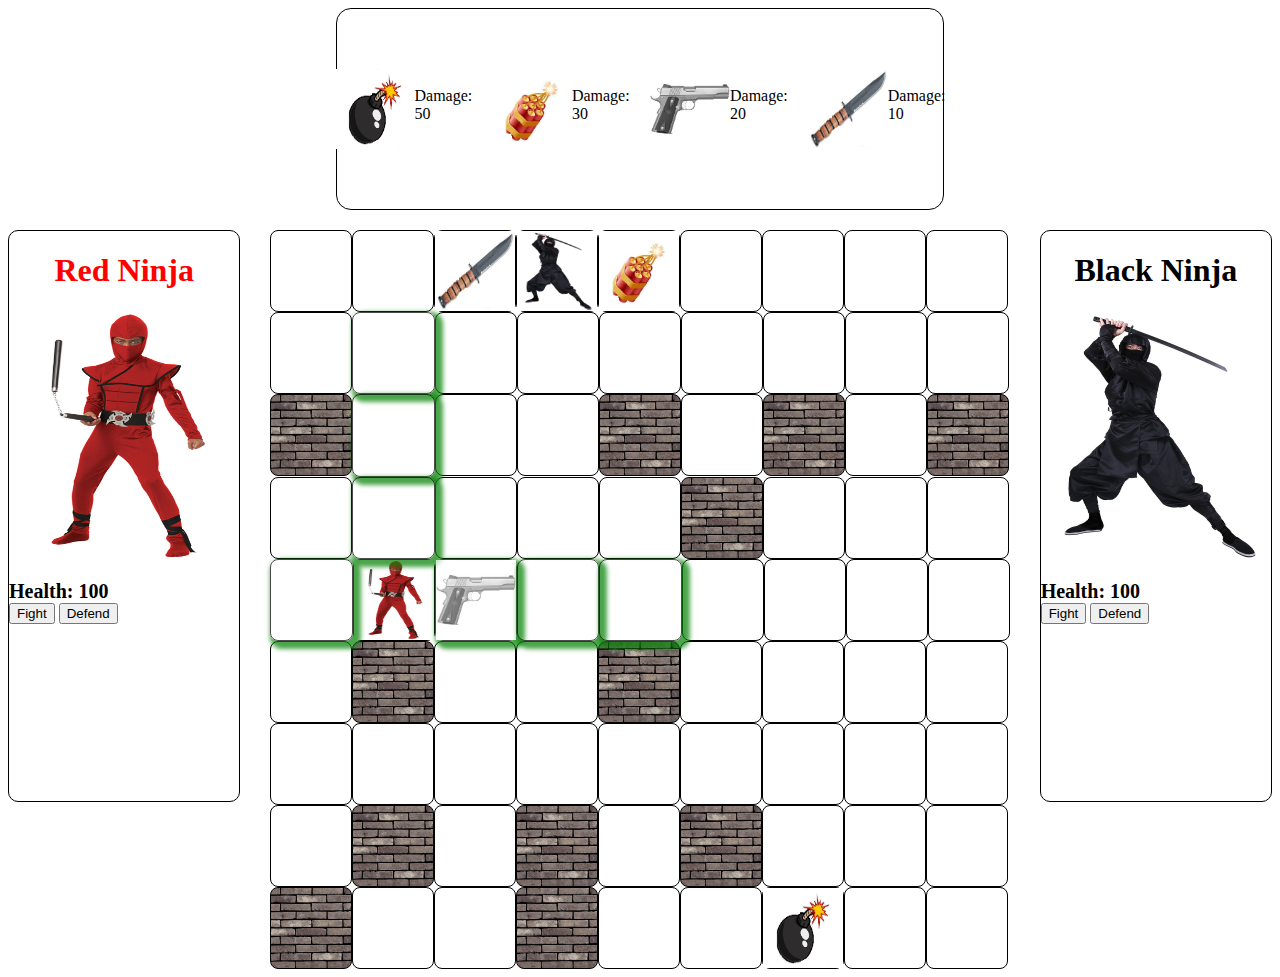
==== index.html @ 85717443 "implemented fight mode" ====
<!DOCTYPE html>
<html>
    <head>
        <link rel="stylesheet" href="https://use.fontawesome.com/releases/v5.7.0/css/all.css"
         integrity="sha384-lZN37f5QGtY3VHgisS14W3ExzMWZxybE1SJSEsQp9S+oqd12jhcu+A56Ebc1zFSJ" crossorigin="anonymous">
        <link href="css/styles.css" type="text/css" rel="stylesheet">
        <meta charset="utf-8">
        <title>
           JavaScript Board Game
        </title>
    </head>
    <body>
        <div class="weapon-wrap">
            <div class="weapons">
                <div class="weaponize"><img src="images/bomb.png"><br>Damage: 50 </div>
                <div class="weaponize"><img src="images/dynamite.jpeg"><br>Damage: 30</div>
                <div class="weaponize"><img src="images/gun.jpeg"><br>Damage: 20</div>
                <div class="weaponize"><img src="images/knife.jpeg"><br>Damage: 10</div>

            </div>

        </div>

        <div id="wrapper">
        <div class="redMan">
            <h1 style="text-align: center; color: red; font-weight: bold;">Red Ninja</h1><img src="images/player1.jpeg" class="redNinja">
            <div style="margin-top: 15px; font-size: 20px; font-weight: bold;">Health: <span id="health-score-1"> </span></div>
            <button id="attack1" class="attack  button">Fight</button>
            <button id="defend1" class="defend button">Defend</button>
        </div>

            <div class="boxDiv">
                <div id="boxParent"></div> 
            </div>
        
        <div class="blackMan">
            <h1 style="text-align: center; color:black; font-weight: bold;">Black Ninja</h1><img src="images/player2.jpeg" class="blackNinja">
            <div style="margin-top: 15px; font-size: 20px; font-weight: bold;">Health: <span id="health-score-2"></span> </div>
            <button id="attack2" class="attack button">Fight</button>
            <button id="defend2" class="defend button">Defend</button>
        </div>

        </div>    
        
    
   
       
        <script src="jquery-3.4.1.min.js"></script>
        <script src="board.js"></script>
        <script src="player.js"></script>
        <script src="square.js"></script>
        <script src="weapon.js"></script>
        <script src="app.js"></script>
        
        <script>
            let app = new App();
            // console.log(app.board.model);
        </script>

        
    </body>
</html>
---- css/styles.css ----
#wrapper{
	/* margin: 0 auto; */
	width: 100%;
	/* border: 5px solid red; */
	display: flex;
	justify-content: center;
	/* padding: 50px; */
	margin: 0 auto;
}
.redMan, .blackMan{
	height: 570px;
	width: 50%;
	border: 1px solid black;
	border-radius: 10px 10px 10px 10px;
}
.redMan img, .blackMan img{
	height: 250px!important;
	width: 100%!important;
	/* display: block; */
}

.box {
	border: black 1px solid;
	border-radius:8px 8px 8px 8px;
	width: 80px;
	height: 80px;
	display: flex;
	justify-content:center;

	flex-wrap: wrap;
	/* flex-direction: row; */
	/* justify-content:space-evenly; */
	margin-top: 0;
	cursor: pointer;
	/* flex-wrap: wrap; */
	/* float: left; */
	/* clear: left; */
	/* margin-right: 40px; */
	/* display:inlineblock; */
	/* margin-left:200px; */
	/* margin-bottom: 0; */
}

.weapon-wrap{
	display: flex;
	justify-content:center;
	margin: 0 auto;
	border: 1px solid black;
	border-radius: 15px;
	padding: 50px;
	width: 40%;
	margin-bottom: 20px;
}
.weapons{
	display: flex;
	justify-content: space-around;
	/* padding: 50px; */
	/* height: 80px; */

}
.weaponize{
	display: flex;
	justify-content: space-around;
	padding: 10px;
}
.row {
	display: flex;
	width:100%;
	margin-left: 30px;
	margin-right: 30px;

}

img{
	width: 80px;
	height: 80px;
	/* background-size: cover; */
}

.barrier {
	background-image: url('../images/brick.jpeg');
	background-repeat: no-repeat;
	background-size: cover;
	/* width: 80px;
	height: 80px; */
}
.valid{
/* border:1px solid green; */
	box-shadow:4px 4px 4px 4px green;
	opacity: 0.7;
	padding:0.01em 0.01em;
	z-index: 2;
	
}
.random{
	background-color:green;
}
.box > .player + .weapon { display: none }
.adjacent{
	box-shadow:4px 4px 4px 4px red;
	opacity: 0.7;
	padding:0.01em 0.01em;
	z-index: 2;
}
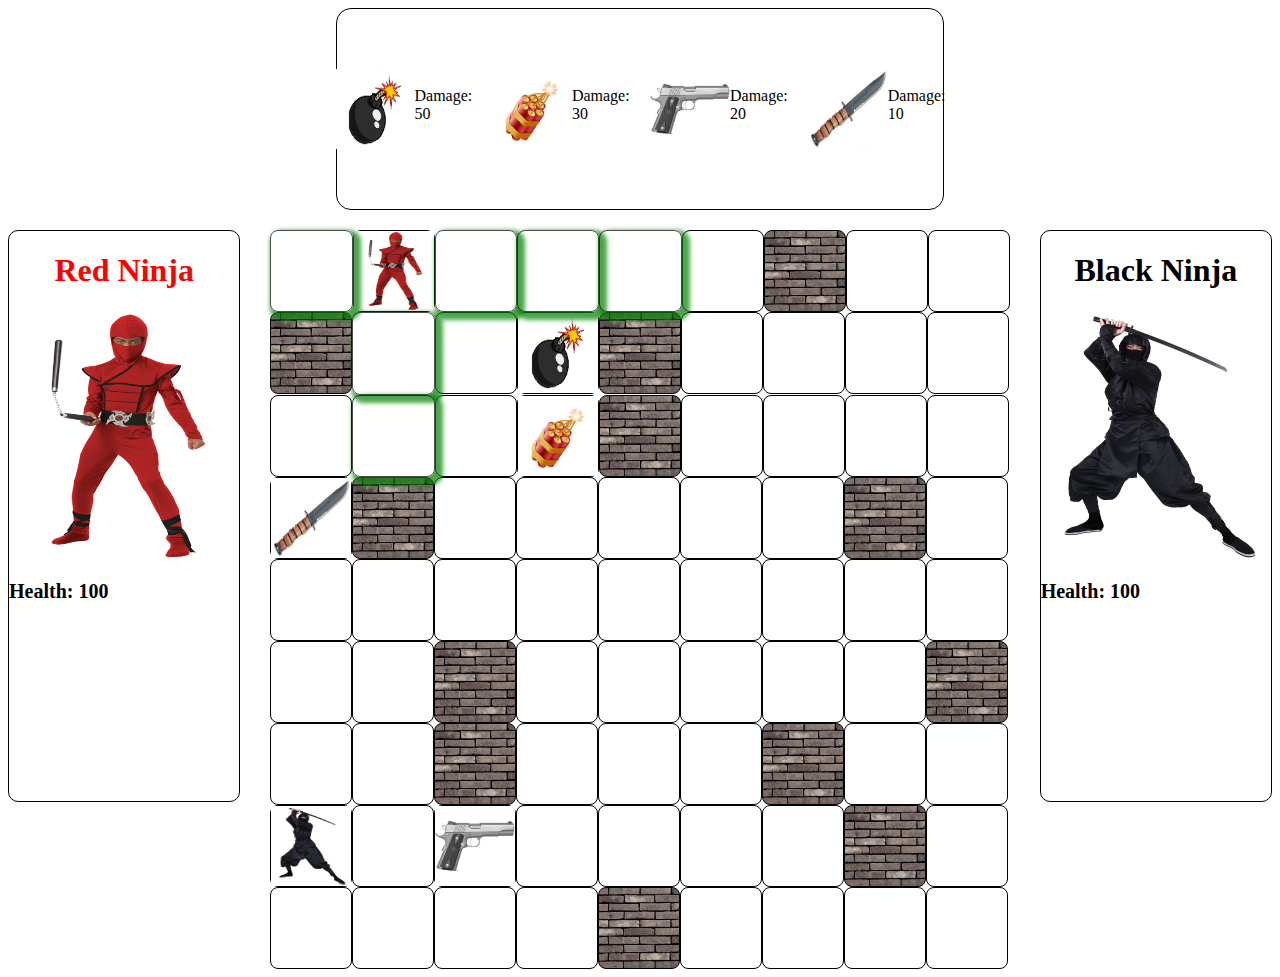
==== commit bcf5b2f5: "continued implementing fight" ====
--- a/index.html
+++ b/index.html
@@ -33,7 +33,7 @@
                 <div id="boxParent"></div> 
             </div>
         
-        <div class="blackMan">
+        <div class="blackMan" >
             <h1 style="text-align: center; color:black; font-weight: bold;">Black Ninja</h1><img src="images/player2.jpeg" class="blackNinja">
             <div style="margin-top: 15px; font-size: 20px; font-weight: bold;">Health: <span id="health-score-2"></span> </div>
             <button id="attack2" class="attack button">Fight</button>
@@ -59,6 +59,4 @@
 
         
     </body>
-</html>
-
-
+</html>--- a/css/styles.css
+++ b/css/styles.css
@@ -102,4 +102,11 @@
 	opacity: 0.7;
 	padding:0.01em 0.01em;
 	z-index: 2;
-}+}
+ #attack1, #defend1, #attack2, #defend2{
+	display: none;
+}
+/* document.getElementById('attack1').style.display = 'inline'
+document.getElementById('defend1').style.display = 'inline'
+document.getElementById('attack2').style.display = 'inline'
+document.getElementById('defend2').style.display = 'inline'  */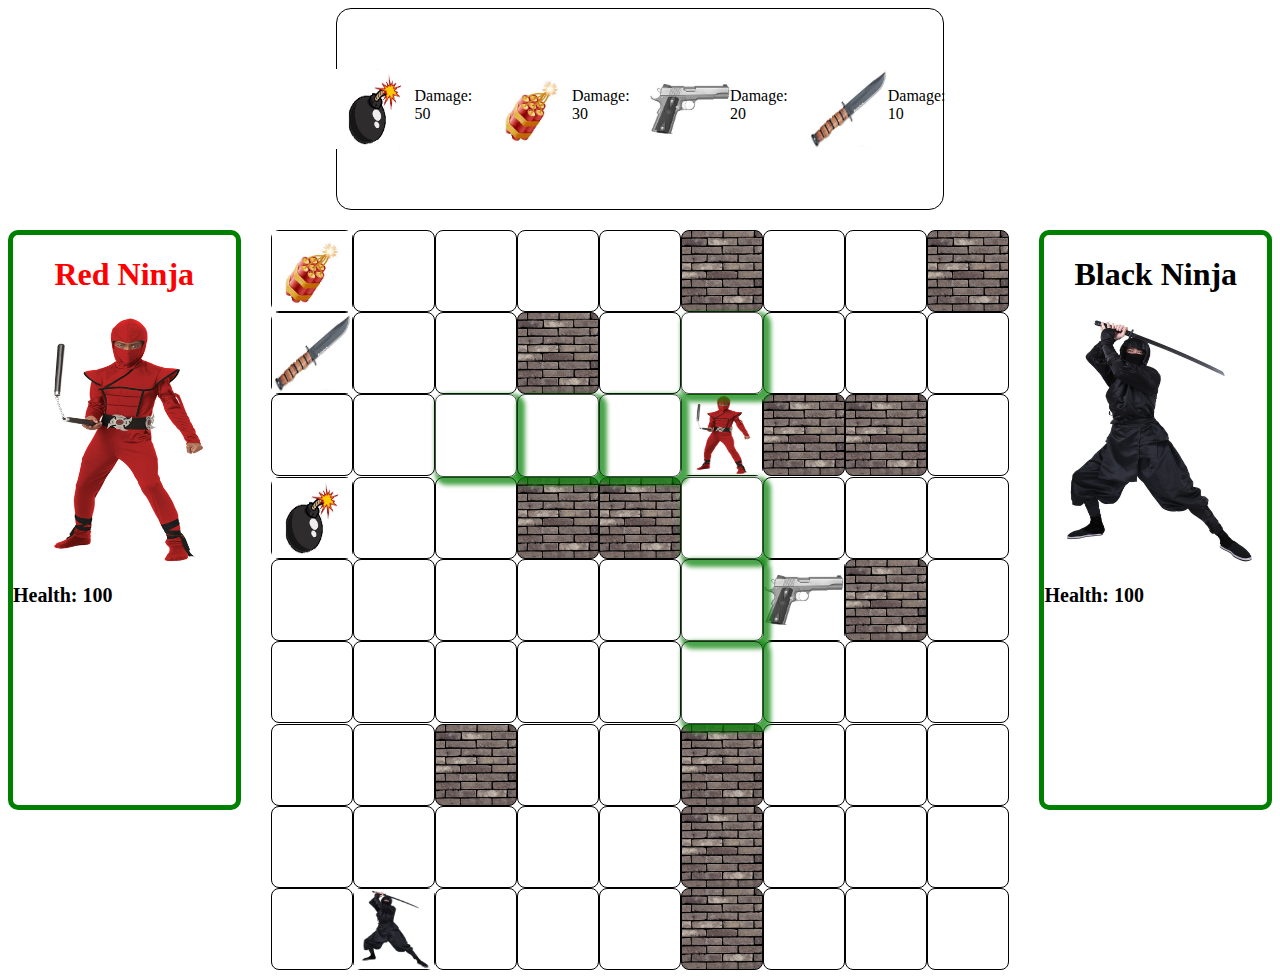
==== commit 7a59824f: "show active fighter on thde panel" ====
--- a/index.html
+++ b/index.html
@@ -22,7 +22,8 @@
         </div>
 
         <div id="wrapper">
-        <div class="redMan">
+            
+        <div class="redMan redPanel" id="redPanel">
             <h1 style="text-align: center; color: red; font-weight: bold;">Red Ninja</h1><img src="images/player1.jpeg" class="redNinja">
             <div style="margin-top: 15px; font-size: 20px; font-weight: bold;">Health: <span id="health-score-1"> </span></div>
             <button id="attack1" class="attack  button">Fight</button>
@@ -33,7 +34,7 @@
                 <div id="boxParent"></div> 
             </div>
         
-        <div class="blackMan" >
+        <div class="blackMan blackPanel" id="blackPanel">
             <h1 style="text-align: center; color:black; font-weight: bold;">Black Ninja</h1><img src="images/player2.jpeg" class="blackNinja">
             <div style="margin-top: 15px; font-size: 20px; font-weight: bold;">Health: <span id="health-score-2"></span> </div>
             <button id="attack2" class="attack button">Fight</button>
--- a/css/styles.css
+++ b/css/styles.css
@@ -106,7 +106,11 @@
  #attack1, #defend1, #attack2, #defend2{
 	display: none;
 }
-/* document.getElementById('attack1').style.display = 'inline'
-document.getElementById('defend1').style.display = 'inline'
-document.getElementById('attack2').style.display = 'inline'
-document.getElementById('defend2').style.display = 'inline'  */+.redPanel{
+	
+	border: 5px solid green;
+}
+.blackPanel{
+	
+	border: 5px solid green;
+}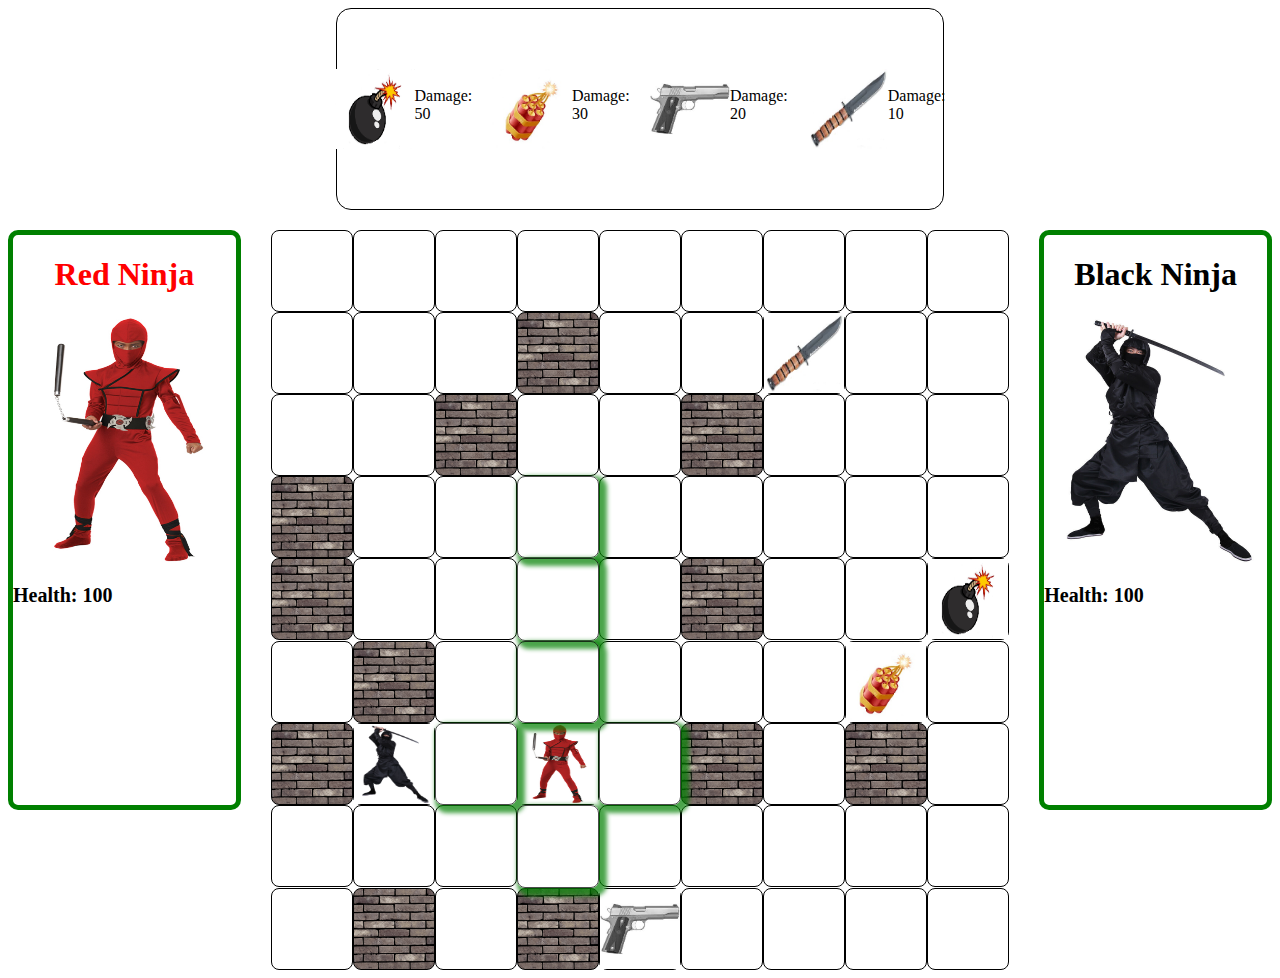
==== commit dccfcd16: "applied finishing touches" ====
--- a/index.html
+++ b/index.html
@@ -4,6 +4,7 @@
         <link rel="stylesheet" href="https://use.fontawesome.com/releases/v5.7.0/css/all.css"
          integrity="sha384-lZN37f5QGtY3VHgisS14W3ExzMWZxybE1SJSEsQp9S+oqd12jhcu+A56Ebc1zFSJ" crossorigin="anonymous">
         <link href="css/styles.css" type="text/css" rel="stylesheet">
+        <!-- <link rel="stylesheet" href="https://stackpath.bootstrapcdn.com/bootstrap/4.5.2/css/bootstrap.min.css"> -->
         <meta charset="utf-8">
         <title>
            JavaScript Board Game
@@ -43,8 +44,7 @@
 
         </div>    
         
-    
-   
+        
        
         <script src="jquery-3.4.1.min.js"></script>
         <script src="board.js"></script>
@@ -60,4 +60,478 @@
 
         
     </body>
+    <!-- class Board{
+        constructor(players, weapons){
+         this.model = this._createModel();
+          this.start();
+          this.playerPositions ={
+             
+          }
+          this.renderPlayers(players);
+          this.renderWeapons(weapons);
+          this.renderObstacles();
+          const [redMan] = players;
+          this.activePlayer = redMan
+          this.players = players;
+          console.log(this.playerPositions[this.activePlayer._name])
+          this.validSquares = this.validMoves(this.playerPositions[this.activePlayer._name]) 
+          console.log(this.validSquares)
+        
+              this.highlightValidMoves(this.validSquares)
+              this.renderPlayerPanel()
+          
+              $("#boxParent").on("click",  (e)=>{
+                console.log(event)
+                let row, col
+                
+                if(e.target.classList.contains('box') === false){
+                   [row, col] = event.target.parentElement.id.split("-");
+                }else{
+                  [row, col] = event.target.id.split("-");
+      
+                }
+                console.log(Object.keys(event.target));
+                console.log(event.target.id);
+                const parsedRow = parseInt(row)
+                const parsedCol = parseInt(col)
+                let sq = this.model[parsedRow][parsedCol]
+           
+                console.log(sq)
+                 if(this.validSquares.includes(sq) === false){// test if its a valid square,ignore
+                  console.log('hello')
+                  return
+                }
+                if(sq.weapon){
+                  this.pickWeapon(event.target.parentElement)
+                }       
+                  [row, col] = event.target.id.split("-");
+                  this.removeHighlight(this.validSquares) 
+                  this.movePlayer({ row:parsedRow, col:parsedCol});
+                  this.switchTurn()
+        
+               this.validSquares = this.validMoves(this.playerPositions[this.activePlayer._name]) //re compute new valid sqs for the new active player
+               this.adjacentSquares = this.adjacentMoves(this.playerPositions[this.activePlayer._name]) //re compute new valid sqs for the new active player
+               console.log(this.adjacentSquares)
+               
+               if(this.adjacentSquares) {
+                  alert("fight")
+                  // display buttons
+                   document.getElementById('attack1').style.display = 'inline'
+                    document.getElementById('defend1').style.display = 'inline'
+                    document.getElementById('attack2').style.display = 'inline'
+                    document.getElementById('defend2').style.display = 'inline'
+                    // end of display buttons  
+      
+                   
+      
+                 
+                 $("#boxParent").off('click')
+                   $('#redPanel').removeClass('redPanel')
+                  $('#blackPanel').removeClass('blackPanel')
+      
+                 if (this.activePlayer._name === "redMan") {
+                  $('#redPanel').addClass('redPanel')
+                  $('#blackPanel').removeClass('blackPanel')
+                 }else{
+                  $('#blackPanel').addClass('blackPanel')
+                  $('#redPanel').removeClass('redPanel')
+      
+      
+                 }
+                
+                  this.removeHighlight(this.validSquares)
+                  return
+                 }
+      
+               console.log(this.adjacentSquares)
+                this.highlightValidMoves(this.validSquares)
+           
+              })
+              $("button").on("click",  (e)=> {
+      
+                if (this.activePlayer._name === "redMan") {
+                
+                  if($(event.target).attr('id') === "attack1" ) {
+                    this.activePlayer.actions = "attack"
+                    $('#redPanel').removeClass('redPanel')
+                    $('#blackPanel').addClass('blackPanel')
+                    let gameOver = 1
+                    if(parseInt($("#health-score-2").text()) <  gameOver){
+                     alert("blackMan Wins")
+                     return
+                   }
+                    const [blackMan] = this.players.filter(player => player._name == "blackMan");
+      
+                    console.log(( parseInt($("#health-score-2").text()) - (this.activePlayer.weapon._damage / 2)))
+      
+                    if(blackMan.actions === "defense") {
+                      $("#health-score-2").text( parseInt($("#health-score-2").text()) < (this.activePlayer.weapon._damage / 2))                         
+                   }
+                  
+                    else { 
+                     $("#health-score-2").text( parseInt($("#health-score-2").text()) - this.activePlayer.weapon._damage)                                          
+                   } 
+              
+      
+                   this.switchTurn()                     
+      
+                }
+                else if($(event.target).attr('id') === "defend1" ) {
+                  this.activePlayer.actions = "defense"
+                  $('#redPanel').removeClass('redPanel')
+                  $('#blackPanel').addClass('blackPanel')
+                  let gameOver =1
+                  if(parseInt($("#health-score-2").text()) <  gameOver){
+                    alert("blackMan Wins")
+                    return
+                  }
+                  this.switchTurn()           
+                            
+              }  
+                
+              }
+      
+      
+            else if (this.activePlayer._name === "blackMan") {
+              
+               
+              if($(event.target).attr('id') === "attack2" ) {
+                this.activePlayer.actions = "attack"
+                $('#redPanel').addClass('redPanel')
+                $('#blackPanel').removeClass('blackPanel')
+                let gameOver = 1
+                 if(parseInt($("#health-score-2").text()) <  gameOver){
+                  alert("redMan Wins")
+                  return
+                }
+                const [redMan] = this.players.filter(player => player._name == "redMan");
+                if(redMan.actions=== "defense"){
+                  $("#health-score-1").text( parseInt($("#health-score-1").text()) - (this.activePlayer.weapon._damage / 2))
+                 
+                }   
+             
+            // if( $("#health-score-1").text(player1._health) === 0){
+            //   alert("blackMan Wins")
+            // }
+                else{
+                  $("#health-score-1").text( parseInt($("#health-score-1").text()) - this.activePlayer.weapon._damage) 
+                this.activePlayer.actions = "attack"
+               
+                  // this.activePlayer.actions.push({ action: "attack" });
+                }
+      
+                this.switchTurn()
+               
+               
+              }
+              else if($(event.target).attr('id') === "defend2" ) {
+                $(event.target).attr('id')
+                this.activePlayer.actions = "defense"
+                $('#redPanel').addClass('redPanel')
+                $('#blackPanel').removeClass('blackPanel')
+                let gameOver = 1
+                if(parseInt($("#health-score-2").text()) <  gameOver){
+                 alert("redMan Wins")
+                 return
+               }
+                // this.activePlayer.actions.push({ action: "defense" });
+                this.switchTurn()       
+              }
+             
+              }
+            })
+              } 
+               
+            
+            renderPlayerPanel(){
+              const [player1, player2] = this.players;
+              $("#health-score-2").text(player2._health)
+              $("#health-score-1").text(player1._health)
+              
+            }
+      
+        highlightValidMoves(validMoves){
+          if(validMoves.length < 0 || validMoves === undefined) {
+            return
+            }
+          console.log(this.validSquares)
+          console.log(validMoves);
+          validMoves.forEach(square => {
+             $(`#${square.id}`).addClass("valid");
+      
+            }
+            )
+        }
+      
+        removeHighlight(validMoves){
+          if(validMoves.length < 0 || validMoves === undefined) {
+             return
+             }
+      
+          console.log(validMoves)
+          console.log(validMoves);
+      
+          validMoves.forEach(square => {
+          console.log(square)
+             $(`#${square.id}`).removeClass("valid");
+      
+            }
+            )
+        }
+      
+        adjacentMoves(pos){
+          console.log(pos)
+          let adjUp = pos.row-1
+          if(adjUp >= 0 ){
+            let sq = this.model[adjUp][pos.col]
+            if(sq.player){
+              console.log(sq.player)
+              return true
+            }
+          }
+      
+          let adjDown = pos.row+1
+          if(adjDown < this.model.length ){
+            let sq = this.model[adjDown][pos.col]
+            console.log(sq)
+            console.log(adjDown)
+            if(sq.player){
+              console.log(sq.player)
+              return true
+            }
+          }
+      
+          let adjLeft = pos.col-1
+          console.log(adjLeft)
+          // console.log(sq)
+          if(adjLeft >= 0){
+            let sq = this.model[pos.row][adjLeft]
+            console.log(sq)
+            if(sq.player){
+            console.log(sq.player)
+              return true
+            }
+          }
+      
+          let adjRight = pos.col+1
+          if(adjRight < this.model.length){
+            let sq = this.model[pos.row][adjRight]
+            
+            if(sq.player){
+              console.log(sq.player)
+              return true
+            }
+          }
+            return false
+      
+        }
+        validMoves(pos){
+          let validSquares = [];
+          // squares above the current position
+          for(let i = 1; i < 4; i++){
+      
+            let newRow = pos.row-i
+            if(newRow < 0 ){
+              break;
+      
+            }
+            let sq = this.model[newRow][pos.col]
+      
+            if (sq.blocked || sq.player) {
+              break;
+            }
+            validSquares.push(sq);
+        
+          }
+      
+          //squares below the current position
+          for(let i = 1; i < 4; i++){
+      
+            let newRow = pos.row+i
+            if(newRow >= this.model.length ){
+              break;
+      
+            }
+            let sq = this.model[newRow][pos.col]
+            if (sq.blocked || sq.player) {
+              break;
+            }
+            validSquares.push(sq);
+        
+          }
+         for(let i = 1; i < 4; i++){
+          let newCol = pos.col-i
+          if(newCol < 0){
+            break;
+          }
+          let sq = this.model[pos.row][newCol]
+          if (sq.blocked || sq.player) {
+           break;
+         }
+         validSquares.push(sq);
+      
+        }
+           //squares right of the current position
+           for(let i = 1; i < 4; i++){
+            let newCol = pos.col+i
+             if(newCol >= this.model.length){
+              break;
+            }
+            let sq = this.model[pos.row][newCol] 
+            if (sq.blocked || sq.player) {
+              break;
+            }
+             validSquares.push(sq);    
+           }
+           this.validSquares = validSquares;
+          return validSquares
+         }
+        
+        switchTurn() {
+          console.log(this.activePlayer)
+          if(this.activePlayer._name === "redMan"){
+            console.log("redMan")
+            this.activePlayer = this.players[1]
+            console.log(this.players[1]);
+            console.log(this.validSquares)
+          }
+      
+          else {
+            this.activePlayer = this.players[0]
+            console.log("blackMan")
+            console.log(this.players[0])
+            console.log(this.validSquares)
+          }
+        
+          }
+         
+            
+        pickWeapon(weapon){
+          let tmpvar
+          const [row, col] = weapon.id.split("-");
+                 const parsedRow = parseInt(row)
+                 const parsedCol = parseInt(col)
+          let sq = this.model[parsedRow][parsedCol]
+          let weapons = sq.weapon
+          $(weapon).empty();
+          tmpvar = sq.weapon 
+          sq.weapon = this.activePlayer.weapon
+          console.log(this.activePlayer)
+          this.activePlayer.weapon = tmpvar
+          
+          console.log(weapons)
+      
+        }
+       
+        _createModel(){
+         let model = [] // model[2][3] is row 3, column 4 (since first row is 0)
+          for (let r=0; r < 9; r++) {
+              model.push( [] );  // start a new row
+              for ( let c=0; c < 9; c++) {
+                  model[r].push( new Square(r, c) );  // push a new Square on current row
+              }
+          }
+          console.log('hello chiamaka')
+          return model;
+        }
+         start() {
+            for (let rows = 0; rows < 9; rows++) {
+              let row = document.createElement('div');
+              row.className = "row";
+              for (let cols = 0; cols < 9; cols++) {
+                  let box = document.createElement('div');
+              //this.box = box;
+      
+                  $(box).attr('id', `${rows}-${cols}`);
+                  box.className = "box";
+                  row.appendChild(box);
+              }                
+              document.getElementById('boxParent').appendChild(row);
+           }
+      
+           }
+      
+            placeItem(item, clsName) {
+              let randomNumber = this.getRandomNumber($('.box').length);
+              let box = $('.box')[randomNumber] //gets a random box 
+              let isOccupied = $(box).hasClass('barrier') || $(box).children().length > 0;//checks if its occupied with a barrier, weapon or player
+              // let isOccupied = false;
+      
+              if (isOccupied) {
+                console.log(isOccupied)
+                 this.placeItem(item, clsName);
+              }else {
+                 let row = Number( $(box).attr('id')[0]); //gets the first character from the box
+                 let col = Number( $(box).attr('id')[2]);// gets the third charcter from the box
+                 let sq = this.model[row][col]; //determine the row and col, find the square
+                if(clsName ==='barrier') {
+                  sq.blocked = true;  //updates the block square
+                  $(box).addClass('barrier'); //blocks the square with a class barrier
+                }
+                else if(item instanceof Player){
+                    sq.player = item 
+                    this.playerPositions[item._name] = { row: row, col: col }
+                   // console.log(this.playerPositions[item._name])
+                    box.innerHTML = item.elem;
+                
+                }
+               else{
+                sq.weapon = item
+                box.innerHTML = item.elem;
+              
+               }
+              }
+            }
+            renderPlayers(players) {
+              for (let i = 0; i < players.length; i++){
+                this.placeItem(players[i], "player")
+              }
+            }
+            renderWeapons(weapons) {
+              for (let i = 0; i < weapons.length; i++){
+                this.placeItem(weapons[i], "weapon")
+              }
+            }
+             renderObstacles() {
+                for (let i = 0; i < 12; i++) {
+                  this.placeItem(null, "barrier")
+                }
+              }
+      
+               getRandomNumber(length) {
+                  return Math.floor(Math.random() * length)
+                };
+               
+               movePlayer(newPos){
+                 console.log(newPos)
+                let pos1 = this.playerPositions[this.activePlayer._name]; 
+                 //console.log(pos1)
+                 //let newPos = 
+                let sq = this.model[pos1.row][pos1.col]; //determine the row and col, find the square
+                console.log(sq)
+                let newSq = this.model[newPos.row][newPos.col]
+                let p = sq.player //gets player from the square
+                sq.player = null//removes the player
+                console.log(newPos)
+                newSq.player = p 
+                console.log(newSq)
+                 this.playerPositions[this.activePlayer._name] = newPos //updates the position of redMAn
+                console.log(this.validSquares)
+                
+                 console.log(this.activePlayer._name)
+                 console.log(newPos)
+               }
+            
+      }
+      
+      
+      // 1. transition from navigate mode to fight mode
+      //     remove the board event handler
+      //     $(#boxParent).off('click')
+      //     remove highlighted squares
+      //     2. new button event handler that will listen for clicks on the four buttons
+      //       highlight player panel for active fighter
+      //       this will also call switch player
+      //       3. update panel -->
+
 </html>--- a/css/styles.css
+++ b/css/styles.css
@@ -113,4 +113,7 @@
 .blackPanel{
 	
 	border: 5px solid green;
-}+}
+/* #modal{
+	display: none;
+} */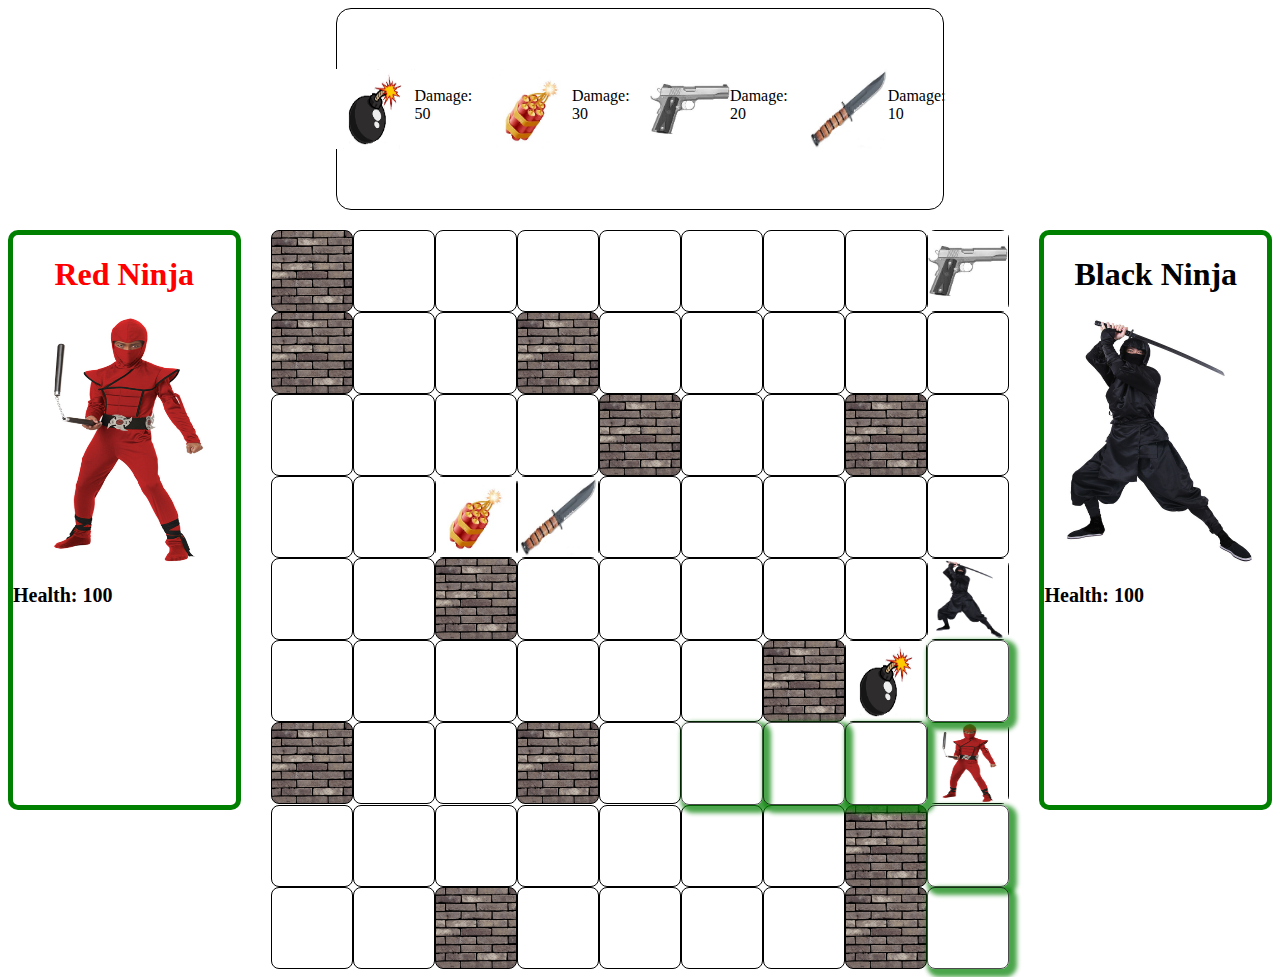
==== commit 0589b994: "added modal" ====
--- a/index.html
+++ b/index.html
@@ -44,7 +44,17 @@
 
         </div>    
         
-        
+     <!-- The Modal -->
+<div id="myModal" class="modal">
+
+    <!-- Modal content -->
+    <div class="modal-content">
+      <span class="close">&times;</span>
+      <p id="text"></p>
+      <button><a href="index.html"> RESTART GAME</a></button>
+    </div>
+  
+  </div>   
        
         <script src="jquery-3.4.1.min.js"></script>
         <script src="board.js"></script>
@@ -57,481 +67,24 @@
             let app = new App();
             // console.log(app.board.model);
         </script>
-
-        
+<script>
+    // Get the modal
+    var modal = document.getElementById("myModal");    
+    // Get the button that opens the modal
+    var btn = document.getElementById("myBtn");    
+    // Get the <span> element that closes the modal
+    var span = document.getElementsByClassName("close")[0];
+    // When the user clicks on <span> (x), close the modal
+    span.onclick = function() {
+      modal.style.display = "none";
+    }    
+    // When the user clicks anywhere outside of the modal, close it
+    window.onclick = function(event) {
+      if (event.target == modal) {
+        modal.style.display = "none";
+      }
+    }
+    </script>
+    
     </body>
-    <!-- class Board{
-        constructor(players, weapons){
-         this.model = this._createModel();
-          this.start();
-          this.playerPositions ={
-             
-          }
-          this.renderPlayers(players);
-          this.renderWeapons(weapons);
-          this.renderObstacles();
-          const [redMan] = players;
-          this.activePlayer = redMan
-          this.players = players;
-          console.log(this.playerPositions[this.activePlayer._name])
-          this.validSquares = this.validMoves(this.playerPositions[this.activePlayer._name]) 
-          console.log(this.validSquares)
-        
-              this.highlightValidMoves(this.validSquares)
-              this.renderPlayerPanel()
-          
-              $("#boxParent").on("click",  (e)=>{
-                console.log(event)
-                let row, col
-                
-                if(e.target.classList.contains('box') === false){
-                   [row, col] = event.target.parentElement.id.split("-");
-                }else{
-                  [row, col] = event.target.id.split("-");
-      
-                }
-                console.log(Object.keys(event.target));
-                console.log(event.target.id);
-                const parsedRow = parseInt(row)
-                const parsedCol = parseInt(col)
-                let sq = this.model[parsedRow][parsedCol]
-           
-                console.log(sq)
-                 if(this.validSquares.includes(sq) === false){// test if its a valid square,ignore
-                  console.log('hello')
-                  return
-                }
-                if(sq.weapon){
-                  this.pickWeapon(event.target.parentElement)
-                }       
-                  [row, col] = event.target.id.split("-");
-                  this.removeHighlight(this.validSquares) 
-                  this.movePlayer({ row:parsedRow, col:parsedCol});
-                  this.switchTurn()
-        
-               this.validSquares = this.validMoves(this.playerPositions[this.activePlayer._name]) //re compute new valid sqs for the new active player
-               this.adjacentSquares = this.adjacentMoves(this.playerPositions[this.activePlayer._name]) //re compute new valid sqs for the new active player
-               console.log(this.adjacentSquares)
-               
-               if(this.adjacentSquares) {
-                  alert("fight")
-                  // display buttons
-                   document.getElementById('attack1').style.display = 'inline'
-                    document.getElementById('defend1').style.display = 'inline'
-                    document.getElementById('attack2').style.display = 'inline'
-                    document.getElementById('defend2').style.display = 'inline'
-                    // end of display buttons  
-      
-                   
-      
-                 
-                 $("#boxParent").off('click')
-                   $('#redPanel').removeClass('redPanel')
-                  $('#blackPanel').removeClass('blackPanel')
-      
-                 if (this.activePlayer._name === "redMan") {
-                  $('#redPanel').addClass('redPanel')
-                  $('#blackPanel').removeClass('blackPanel')
-                 }else{
-                  $('#blackPanel').addClass('blackPanel')
-                  $('#redPanel').removeClass('redPanel')
-      
-      
-                 }
-                
-                  this.removeHighlight(this.validSquares)
-                  return
-                 }
-      
-               console.log(this.adjacentSquares)
-                this.highlightValidMoves(this.validSquares)
-           
-              })
-              $("button").on("click",  (e)=> {
-      
-                if (this.activePlayer._name === "redMan") {
-                
-                  if($(event.target).attr('id') === "attack1" ) {
-                    this.activePlayer.actions = "attack"
-                    $('#redPanel').removeClass('redPanel')
-                    $('#blackPanel').addClass('blackPanel')
-                    let gameOver = 1
-                    if(parseInt($("#health-score-2").text()) <  gameOver){
-                     alert("blackMan Wins")
-                     return
-                   }
-                    const [blackMan] = this.players.filter(player => player._name == "blackMan");
-      
-                    console.log(( parseInt($("#health-score-2").text()) - (this.activePlayer.weapon._damage / 2)))
-      
-                    if(blackMan.actions === "defense") {
-                      $("#health-score-2").text( parseInt($("#health-score-2").text()) < (this.activePlayer.weapon._damage / 2))                         
-                   }
-                  
-                    else { 
-                     $("#health-score-2").text( parseInt($("#health-score-2").text()) - this.activePlayer.weapon._damage)                                          
-                   } 
-              
-      
-                   this.switchTurn()                     
-      
-                }
-                else if($(event.target).attr('id') === "defend1" ) {
-                  this.activePlayer.actions = "defense"
-                  $('#redPanel').removeClass('redPanel')
-                  $('#blackPanel').addClass('blackPanel')
-                  let gameOver =1
-                  if(parseInt($("#health-score-2").text()) <  gameOver){
-                    alert("blackMan Wins")
-                    return
-                  }
-                  this.switchTurn()           
-                            
-              }  
-                
-              }
-      
-      
-            else if (this.activePlayer._name === "blackMan") {
-              
-               
-              if($(event.target).attr('id') === "attack2" ) {
-                this.activePlayer.actions = "attack"
-                $('#redPanel').addClass('redPanel')
-                $('#blackPanel').removeClass('blackPanel')
-                let gameOver = 1
-                 if(parseInt($("#health-score-2").text()) <  gameOver){
-                  alert("redMan Wins")
-                  return
-                }
-                const [redMan] = this.players.filter(player => player._name == "redMan");
-                if(redMan.actions=== "defense"){
-                  $("#health-score-1").text( parseInt($("#health-score-1").text()) - (this.activePlayer.weapon._damage / 2))
-                 
-                }   
-             
-            // if( $("#health-score-1").text(player1._health) === 0){
-            //   alert("blackMan Wins")
-            // }
-                else{
-                  $("#health-score-1").text( parseInt($("#health-score-1").text()) - this.activePlayer.weapon._damage) 
-                this.activePlayer.actions = "attack"
-               
-                  // this.activePlayer.actions.push({ action: "attack" });
-                }
-      
-                this.switchTurn()
-               
-               
-              }
-              else if($(event.target).attr('id') === "defend2" ) {
-                $(event.target).attr('id')
-                this.activePlayer.actions = "defense"
-                $('#redPanel').addClass('redPanel')
-                $('#blackPanel').removeClass('blackPanel')
-                let gameOver = 1
-                if(parseInt($("#health-score-2").text()) <  gameOver){
-                 alert("redMan Wins")
-                 return
-               }
-                // this.activePlayer.actions.push({ action: "defense" });
-                this.switchTurn()       
-              }
-             
-              }
-            })
-              } 
-               
-            
-            renderPlayerPanel(){
-              const [player1, player2] = this.players;
-              $("#health-score-2").text(player2._health)
-              $("#health-score-1").text(player1._health)
-              
-            }
-      
-        highlightValidMoves(validMoves){
-          if(validMoves.length < 0 || validMoves === undefined) {
-            return
-            }
-          console.log(this.validSquares)
-          console.log(validMoves);
-          validMoves.forEach(square => {
-             $(`#${square.id}`).addClass("valid");
-      
-            }
-            )
-        }
-      
-        removeHighlight(validMoves){
-          if(validMoves.length < 0 || validMoves === undefined) {
-             return
-             }
-      
-          console.log(validMoves)
-          console.log(validMoves);
-      
-          validMoves.forEach(square => {
-          console.log(square)
-             $(`#${square.id}`).removeClass("valid");
-      
-            }
-            )
-        }
-      
-        adjacentMoves(pos){
-          console.log(pos)
-          let adjUp = pos.row-1
-          if(adjUp >= 0 ){
-            let sq = this.model[adjUp][pos.col]
-            if(sq.player){
-              console.log(sq.player)
-              return true
-            }
-          }
-      
-          let adjDown = pos.row+1
-          if(adjDown < this.model.length ){
-            let sq = this.model[adjDown][pos.col]
-            console.log(sq)
-            console.log(adjDown)
-            if(sq.player){
-              console.log(sq.player)
-              return true
-            }
-          }
-      
-          let adjLeft = pos.col-1
-          console.log(adjLeft)
-          // console.log(sq)
-          if(adjLeft >= 0){
-            let sq = this.model[pos.row][adjLeft]
-            console.log(sq)
-            if(sq.player){
-            console.log(sq.player)
-              return true
-            }
-          }
-      
-          let adjRight = pos.col+1
-          if(adjRight < this.model.length){
-            let sq = this.model[pos.row][adjRight]
-            
-            if(sq.player){
-              console.log(sq.player)
-              return true
-            }
-          }
-            return false
-      
-        }
-        validMoves(pos){
-          let validSquares = [];
-          // squares above the current position
-          for(let i = 1; i < 4; i++){
-      
-            let newRow = pos.row-i
-            if(newRow < 0 ){
-              break;
-      
-            }
-            let sq = this.model[newRow][pos.col]
-      
-            if (sq.blocked || sq.player) {
-              break;
-            }
-            validSquares.push(sq);
-        
-          }
-      
-          //squares below the current position
-          for(let i = 1; i < 4; i++){
-      
-            let newRow = pos.row+i
-            if(newRow >= this.model.length ){
-              break;
-      
-            }
-            let sq = this.model[newRow][pos.col]
-            if (sq.blocked || sq.player) {
-              break;
-            }
-            validSquares.push(sq);
-        
-          }
-         for(let i = 1; i < 4; i++){
-          let newCol = pos.col-i
-          if(newCol < 0){
-            break;
-          }
-          let sq = this.model[pos.row][newCol]
-          if (sq.blocked || sq.player) {
-           break;
-         }
-         validSquares.push(sq);
-      
-        }
-           //squares right of the current position
-           for(let i = 1; i < 4; i++){
-            let newCol = pos.col+i
-             if(newCol >= this.model.length){
-              break;
-            }
-            let sq = this.model[pos.row][newCol] 
-            if (sq.blocked || sq.player) {
-              break;
-            }
-             validSquares.push(sq);    
-           }
-           this.validSquares = validSquares;
-          return validSquares
-         }
-        
-        switchTurn() {
-          console.log(this.activePlayer)
-          if(this.activePlayer._name === "redMan"){
-            console.log("redMan")
-            this.activePlayer = this.players[1]
-            console.log(this.players[1]);
-            console.log(this.validSquares)
-          }
-      
-          else {
-            this.activePlayer = this.players[0]
-            console.log("blackMan")
-            console.log(this.players[0])
-            console.log(this.validSquares)
-          }
-        
-          }
-         
-            
-        pickWeapon(weapon){
-          let tmpvar
-          const [row, col] = weapon.id.split("-");
-                 const parsedRow = parseInt(row)
-                 const parsedCol = parseInt(col)
-          let sq = this.model[parsedRow][parsedCol]
-          let weapons = sq.weapon
-          $(weapon).empty();
-          tmpvar = sq.weapon 
-          sq.weapon = this.activePlayer.weapon
-          console.log(this.activePlayer)
-          this.activePlayer.weapon = tmpvar
-          
-          console.log(weapons)
-      
-        }
-       
-        _createModel(){
-         let model = [] // model[2][3] is row 3, column 4 (since first row is 0)
-          for (let r=0; r < 9; r++) {
-              model.push( [] );  // start a new row
-              for ( let c=0; c < 9; c++) {
-                  model[r].push( new Square(r, c) );  // push a new Square on current row
-              }
-          }
-          console.log('hello chiamaka')
-          return model;
-        }
-         start() {
-            for (let rows = 0; rows < 9; rows++) {
-              let row = document.createElement('div');
-              row.className = "row";
-              for (let cols = 0; cols < 9; cols++) {
-                  let box = document.createElement('div');
-              //this.box = box;
-      
-                  $(box).attr('id', `${rows}-${cols}`);
-                  box.className = "box";
-                  row.appendChild(box);
-              }                
-              document.getElementById('boxParent').appendChild(row);
-           }
-      
-           }
-      
-            placeItem(item, clsName) {
-              let randomNumber = this.getRandomNumber($('.box').length);
-              let box = $('.box')[randomNumber] //gets a random box 
-              let isOccupied = $(box).hasClass('barrier') || $(box).children().length > 0;//checks if its occupied with a barrier, weapon or player
-              // let isOccupied = false;
-      
-              if (isOccupied) {
-                console.log(isOccupied)
-                 this.placeItem(item, clsName);
-              }else {
-                 let row = Number( $(box).attr('id')[0]); //gets the first character from the box
-                 let col = Number( $(box).attr('id')[2]);// gets the third charcter from the box
-                 let sq = this.model[row][col]; //determine the row and col, find the square
-                if(clsName ==='barrier') {
-                  sq.blocked = true;  //updates the block square
-                  $(box).addClass('barrier'); //blocks the square with a class barrier
-                }
-                else if(item instanceof Player){
-                    sq.player = item 
-                    this.playerPositions[item._name] = { row: row, col: col }
-                   // console.log(this.playerPositions[item._name])
-                    box.innerHTML = item.elem;
-                
-                }
-               else{
-                sq.weapon = item
-                box.innerHTML = item.elem;
-              
-               }
-              }
-            }
-            renderPlayers(players) {
-              for (let i = 0; i < players.length; i++){
-                this.placeItem(players[i], "player")
-              }
-            }
-            renderWeapons(weapons) {
-              for (let i = 0; i < weapons.length; i++){
-                this.placeItem(weapons[i], "weapon")
-              }
-            }
-             renderObstacles() {
-                for (let i = 0; i < 12; i++) {
-                  this.placeItem(null, "barrier")
-                }
-              }
-      
-               getRandomNumber(length) {
-                  return Math.floor(Math.random() * length)
-                };
-               
-               movePlayer(newPos){
-                 console.log(newPos)
-                let pos1 = this.playerPositions[this.activePlayer._name]; 
-                 //console.log(pos1)
-                 //let newPos = 
-                let sq = this.model[pos1.row][pos1.col]; //determine the row and col, find the square
-                console.log(sq)
-                let newSq = this.model[newPos.row][newPos.col]
-                let p = sq.player //gets player from the square
-                sq.player = null//removes the player
-                console.log(newPos)
-                newSq.player = p 
-                console.log(newSq)
-                 this.playerPositions[this.activePlayer._name] = newPos //updates the position of redMAn
-                console.log(this.validSquares)
-                
-                 console.log(this.activePlayer._name)
-                 console.log(newPos)
-               }
-            
-      }
-      
-      
-      // 1. transition from navigate mode to fight mode
-      //     remove the board event handler
-      //     $(#boxParent).off('click')
-      //     remove highlighted squares
-      //     2. new button event handler that will listen for clicks on the four buttons
-      //       highlight player panel for active fighter
-      //       this will also call switch player
-      //       3. update panel -->
-
-</html>+    </html>--- a/css/styles.css
+++ b/css/styles.css
@@ -116,4 +116,45 @@
 }
 /* #modal{
 	display: none;
-} */+} */
+
+/* The Modal (background) */
+.modal {
+	display: none; /* Hidden by default */
+	position: fixed; /* Stay in place */
+	z-index: 1; /* Sit on top */
+	padding-top: 100px; /* Location of the box */
+	left: 0;
+	top: 0;
+	width: 100%; /* Full width */
+	height: 100%; /* Full height */
+	overflow: auto; /* Enable scroll if needed */
+	background-color: rgb(0,0,0); /* Fallback color */
+	background-color: rgba(0,0,0,0.4); /* Black w/ opacity */
+  }
+  
+  /* Modal Content */
+  .modal-content {
+	background-color: #fefefe;
+	margin: auto;
+	padding: 5px;
+	border: 1px solid #888;
+	width: 50%;
+	height:100px;
+	text-align:center
+  }
+  
+  /* The Close Button */
+  .close {
+	color: #aaaaaa;
+	float: right;
+	font-size: 28px;
+	font-weight: bold;
+  }
+  
+  .close:hover,
+  .close:focus {
+	color: #000;
+	text-decoration: none;
+	cursor: pointer;
+  }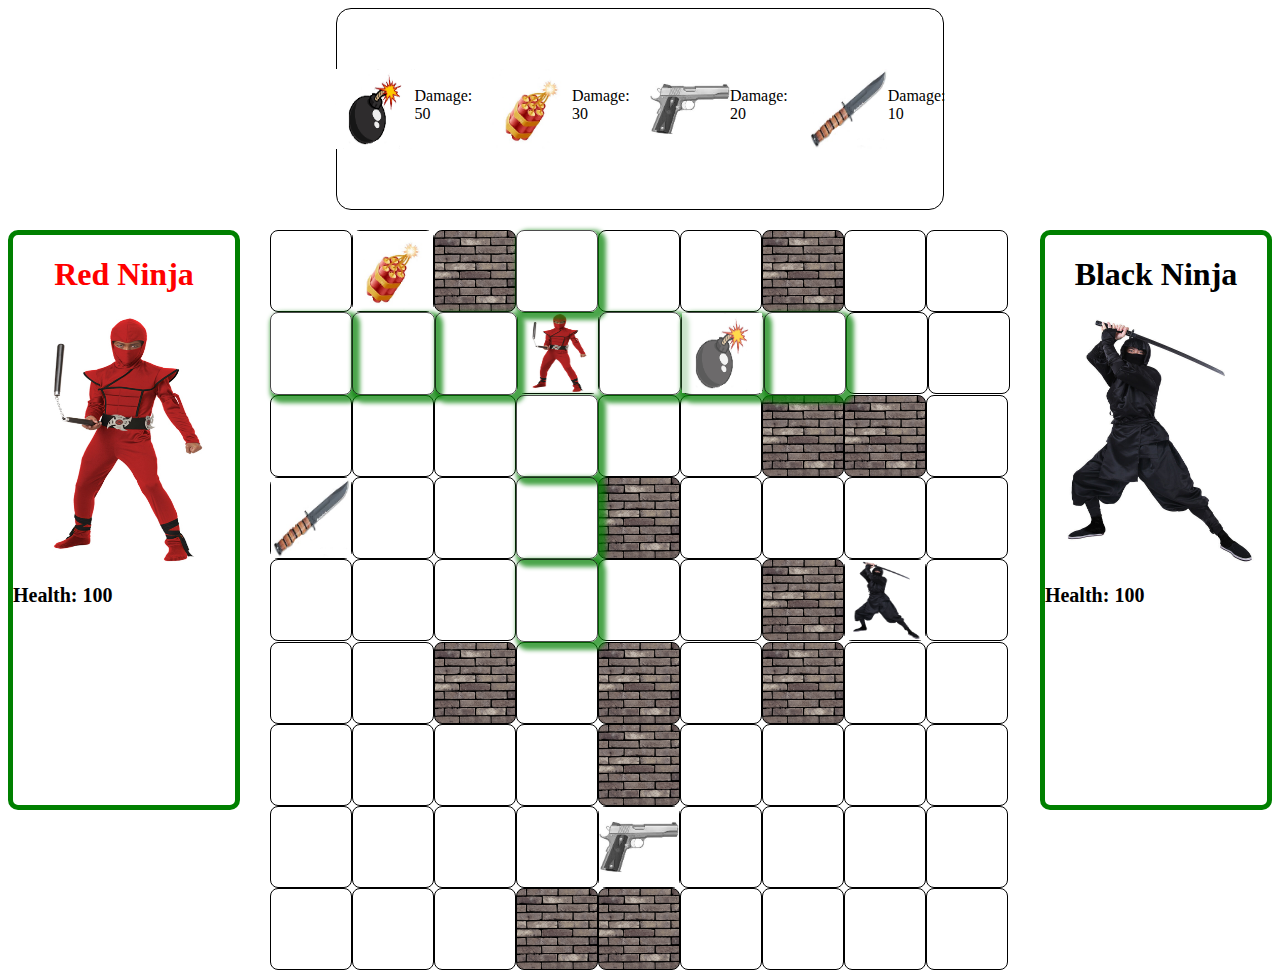
==== commit 6150dcd6: "fixed fight mode" ====
--- a/index.html
+++ b/index.html
@@ -27,7 +27,7 @@
         <div class="redMan redPanel" id="redPanel">
             <h1 style="text-align: center; color: red; font-weight: bold;">Red Ninja</h1><img src="images/player1.jpeg" class="redNinja">
             <div style="margin-top: 15px; font-size: 20px; font-weight: bold;">Health: <span id="health-score-1"> </span></div>
-            <button id="attack1" class="attack  button">Fight</button>
+            <button id="attack1" class="attack  button">Attack</button>
             <button id="defend1" class="defend button">Defend</button>
         </div>
 
@@ -38,7 +38,7 @@
         <div class="blackMan blackPanel" id="blackPanel">
             <h1 style="text-align: center; color:black; font-weight: bold;">Black Ninja</h1><img src="images/player2.jpeg" class="blackNinja">
             <div style="margin-top: 15px; font-size: 20px; font-weight: bold;">Health: <span id="health-score-2"></span> </div>
-            <button id="attack2" class="attack button">Fight</button>
+            <button id="attack2" class="attack button">Attack</button>
             <button id="defend2" class="defend button">Defend</button>
         </div>
 
--- a/css/styles.css
+++ b/css/styles.css
@@ -114,6 +114,19 @@
 	
 	border: 5px solid green;
 }
+.attack{
+	background-color:green;
+	color: white;
+	padding: 0.5em;
+	font-weight:bold;
+}
+.defend{
+	background-color: red;
+	color: white;
+	padding: 0.5em;
+	font-weight:bold;
+
+}
 /* #modal{
 	display: none;
 } */
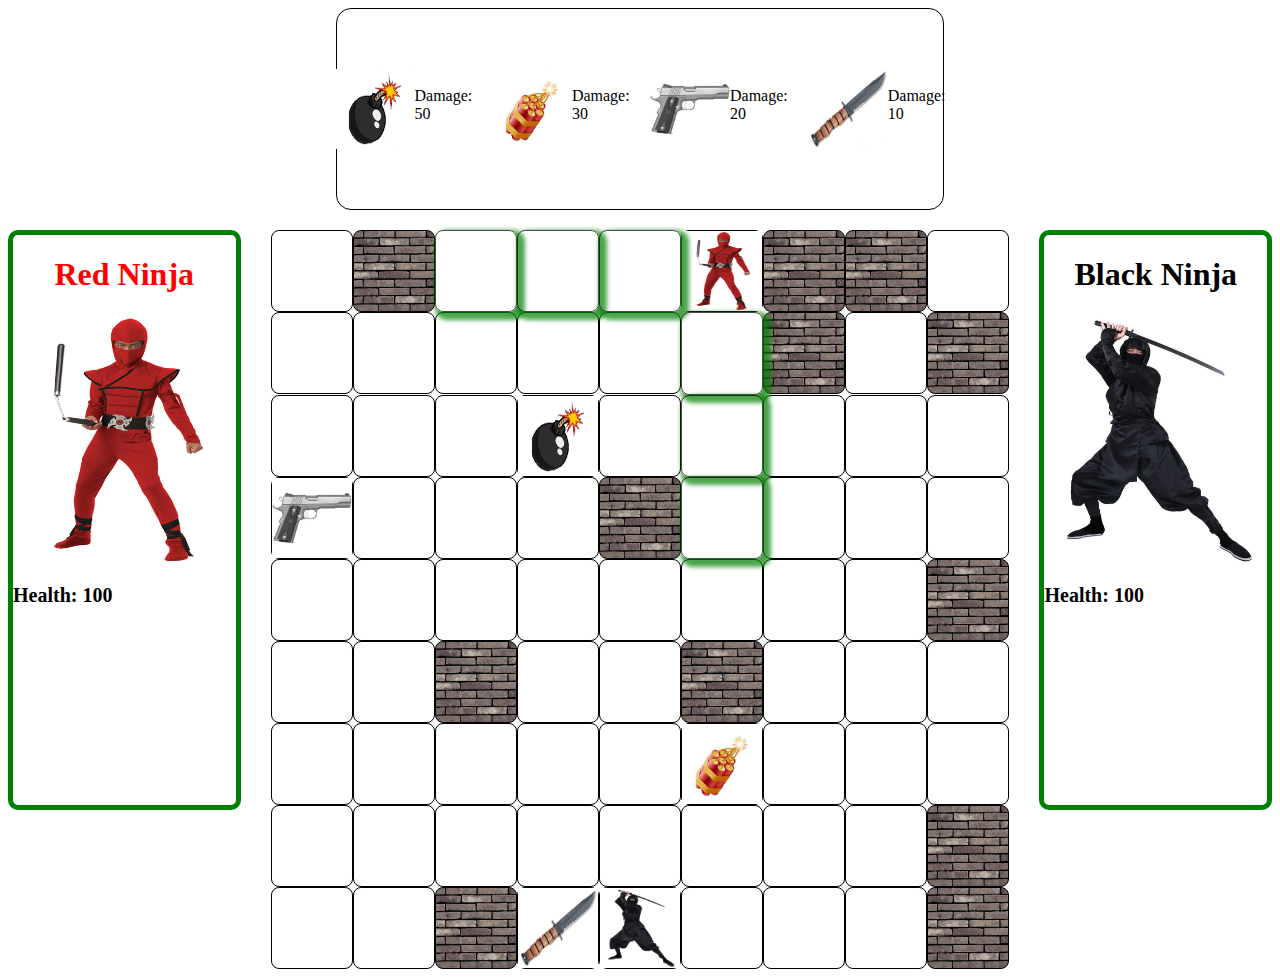
==== commit 460af0d5: "working on displaying current weapon on the panel" ====
--- a/index.html
+++ b/index.html
@@ -29,6 +29,7 @@
             <div style="margin-top: 15px; font-size: 20px; font-weight: bold;">Health: <span id="health-score-1"> </span></div>
             <button id="attack1" class="attack  button">Attack</button>
             <button id="defend1" class="defend button">Defend</button>
+            <div id="weaponHold"></div>
         </div>
 
             <div class="boxDiv">
@@ -40,6 +41,8 @@
             <div style="margin-top: 15px; font-size: 20px; font-weight: bold;">Health: <span id="health-score-2"></span> </div>
             <button id="attack2" class="attack button">Attack</button>
             <button id="defend2" class="defend button">Defend</button>
+            <div id="weaponHold"></div>
+
         </div>
 
         </div>    
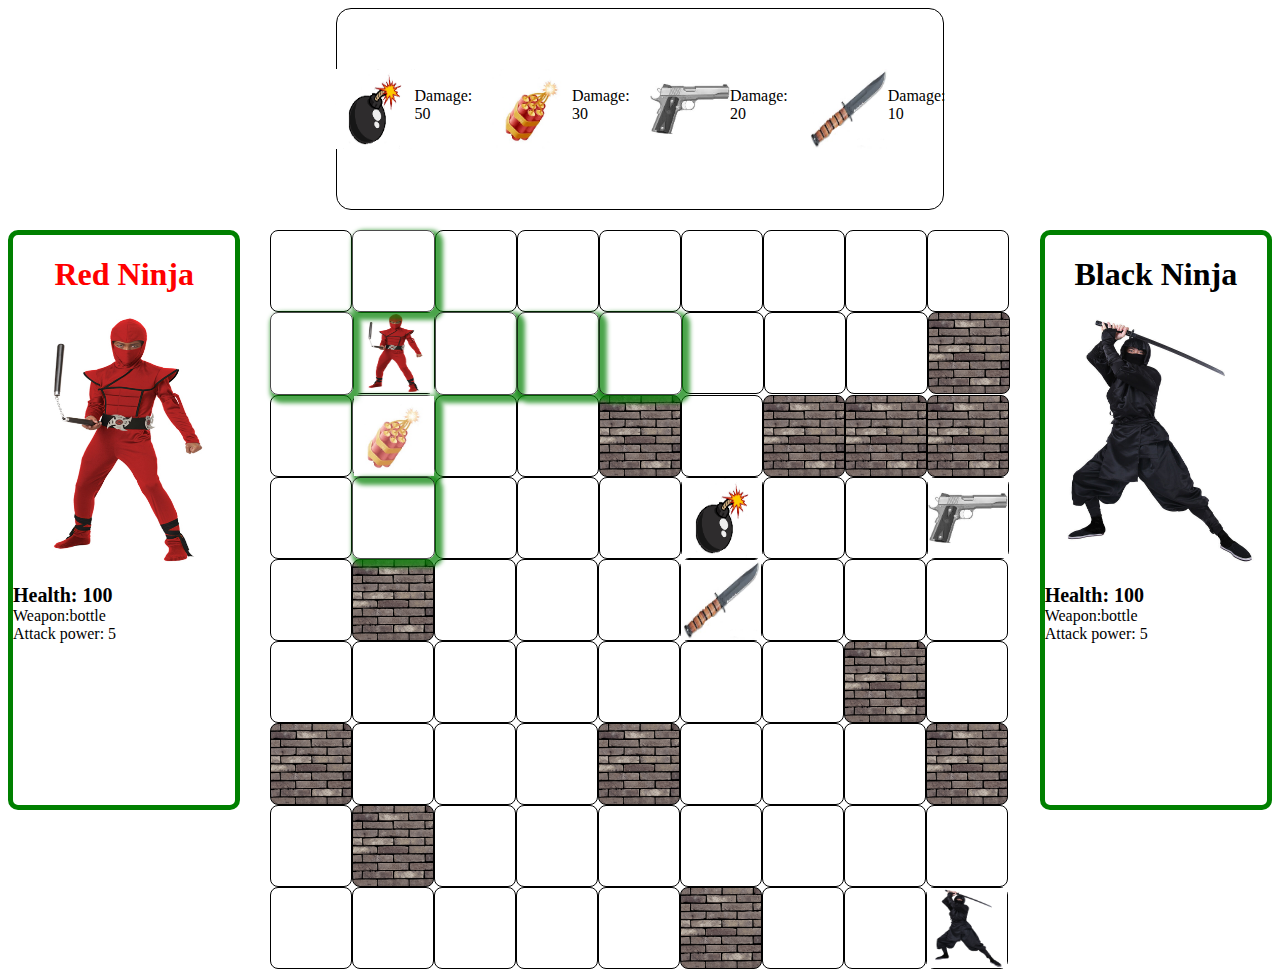
==== commit be112ab1: "show player weapon on player panel" ====
--- a/index.html
+++ b/index.html
@@ -26,10 +26,12 @@
             
         <div class="redMan redPanel" id="redPanel">
             <h1 style="text-align: center; color: red; font-weight: bold;">Red Ninja</h1><img src="images/player1.jpeg" class="redNinja">
-            <div style="margin-top: 15px; font-size: 20px; font-weight: bold;">Health: <span id="health-score-1"> </span></div>
-            <button id="attack1" class="attack  button">Attack</button>
+            <div style="margin-top: 15px; font-size: 20px; font-weight: bold;">Health: <span id="health-score-1"> </span></div>          
+            <div>Weapon:<span id="player-one-weapon">bottle</span></div>
+            <div>Attack power: <span id="player-one-attack-power">5</span></div>
+             <button id="attack1" class="attack  button">Attack</button>
             <button id="defend1" class="defend button">Defend</button>
-            <div id="weaponHold"></div>
+            <div id="player-weapon1"></div>
         </div>
 
             <div class="boxDiv">
@@ -39,9 +41,11 @@
         <div class="blackMan blackPanel" id="blackPanel">
             <h1 style="text-align: center; color:black; font-weight: bold;">Black Ninja</h1><img src="images/player2.jpeg" class="blackNinja">
             <div style="margin-top: 15px; font-size: 20px; font-weight: bold;">Health: <span id="health-score-2"></span> </div>
+            <div>Weapon:<span id="player-two-weapon">bottle</span></div>
+            <div>Attack power: <span id="player-two-attack-power">5</span></div>
             <button id="attack2" class="attack button">Attack</button>
             <button id="defend2" class="defend button">Defend</button>
-            <div id="weaponHold"></div>
+            <div id="player-weapon2"></div>
 
         </div>
 
